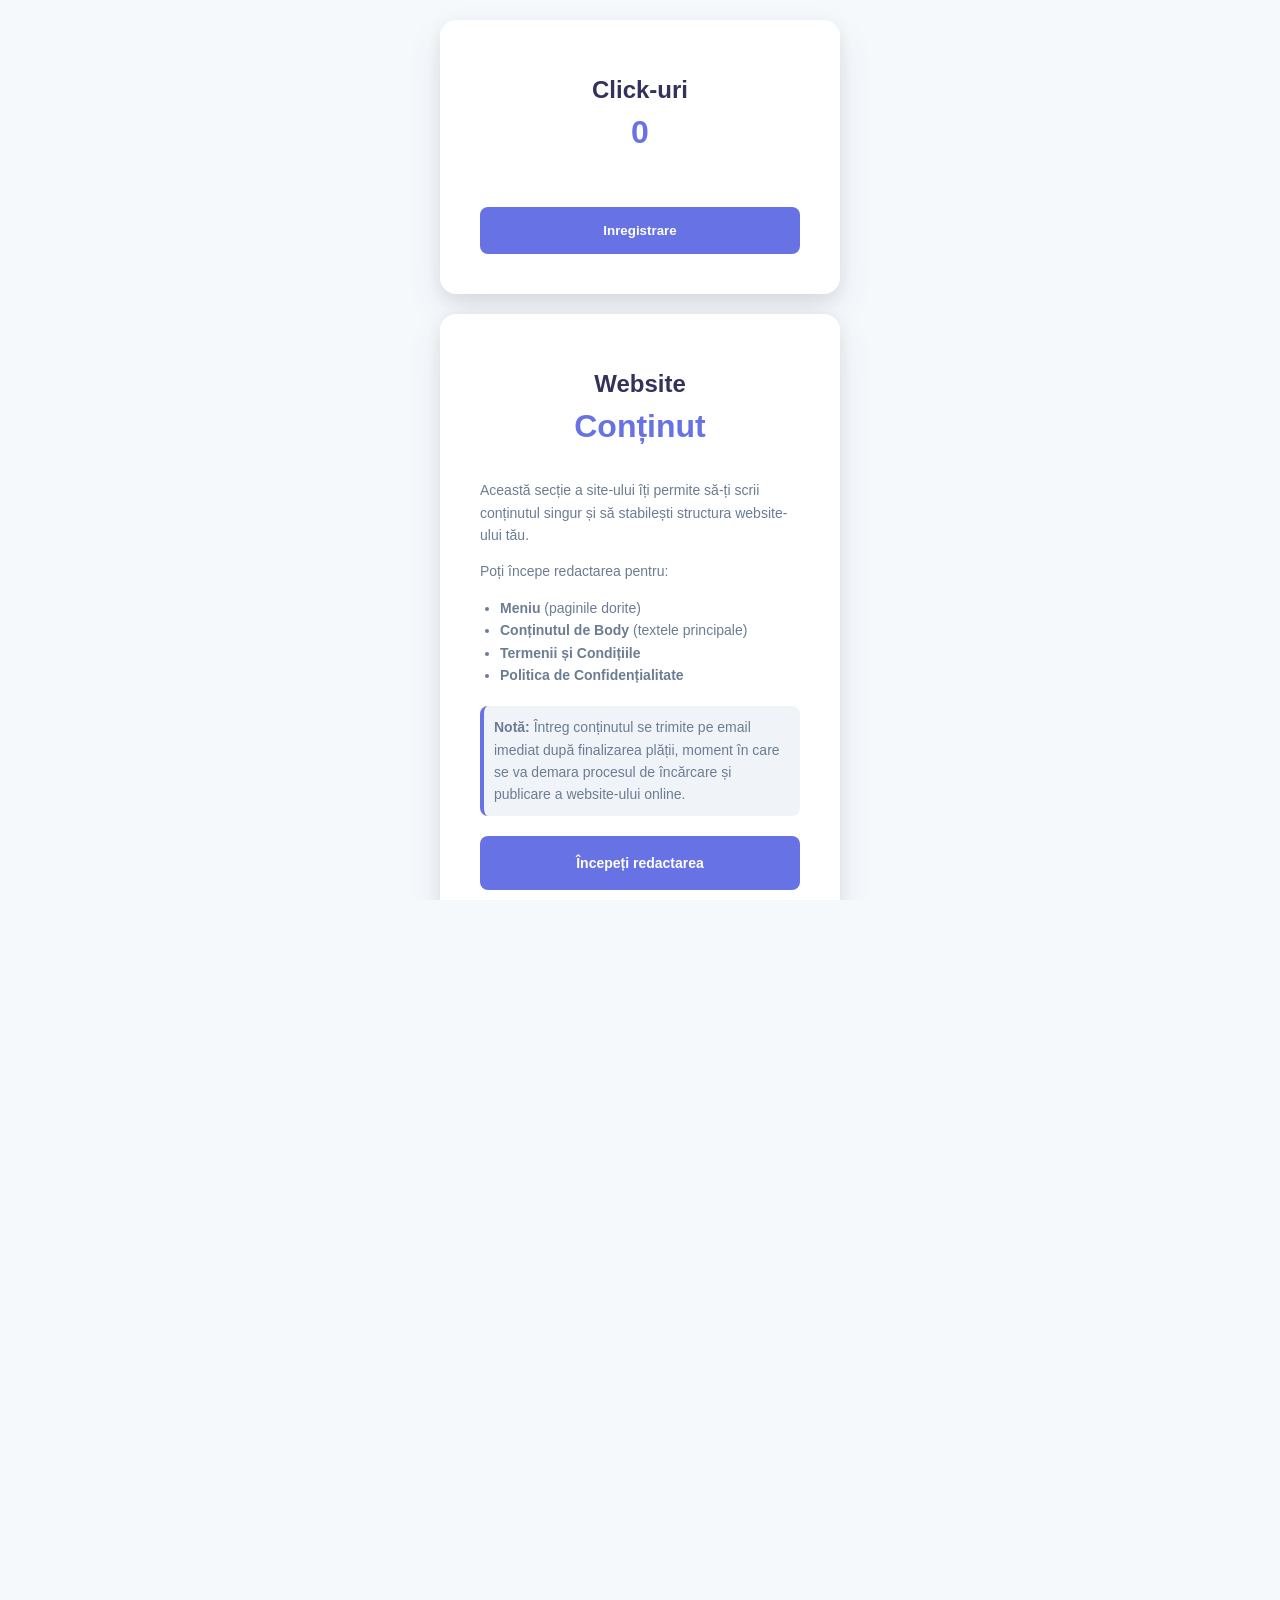
==== index.html @ 631e2b30 "Add files via upload" ====
<!DOCTYPE html>
<html lang="ro">
<head>
    <meta charset="UTF-8">
    <meta name="viewport" content="width=device-width, initial-scale=1.0">
    <title>Website</title>
    <link rel="stylesheet" href="style.css">
</head>
<body>

<div class="wrapper">
    
    <!-- Card Comunitate (Contor Global) -->
    <div class="payment-card" id="counter-card" style="margin-bottom: 20px;">
        <h1>Click-uri</h1>
        <!-- Aici vor apărea cele 7 click-uri din Supabase -->
        <span class="price" id="click-display">0</span>
        <p style="color: var(--text-light); margin-bottom: 20px;"></p>
        
        <button id="counter-button" onclick="handleCounterClick()" class="stripe-button">Inregistrare</button>
    </div>

    <!-- Card Conținut cu efect de Reveal -->
    <div class="card-reveal-container" id="reveal-wrapper">
        <!-- Iconițele din spate (una sub alta) -->
        <div class="reveal-icons">
            <a href="https://github.com" target="_blank" class="social-icon icon-gh" title="GitHub">
                <svg viewBox="0 0 24 24" fill="currentColor"><path d="M12 .297c-6.63 0-12 5.373-12 12 0 5.303 3.438 9.8 8.205 11.385.6.113.82-.258.82-.577 0-.285-.01-1.04-.015-2.04-3.338.724-4.042-1.61-4.042-1.61C4.422 18.07 3.633 17.7 3.633 17.7c-1.087-.744.084-.729.084-.729 1.205.084 1.838 1.236 1.838 1.236 1.07 1.835 2.809 1.305 3.495.998.108-.776.417-1.305.76-1.605-2.665-.3-5.466-1.332-5.466-5.93 0-1.31.465-2.38 1.235-3.22-.135-.303-.54-1.523.105-3.176 0 0 1.005-.322 3.3 1.23.96-.267 1.98-.399 3-.405 1.02.006 2.04.138 3 .405 2.28-1.552 3.285-1.23 3.285-1.23.645 1.653.24 2.873.12 3.176.765.84 1.23 1.91 1.23 3.22 0 4.61-2.805 5.625-5.475 5.92.42.36.81 1.096.81 2.22 0 1.606-.015 2.896-.015 3.286 0 .315.21.69.825.57C20.565 22.092 24 17.592 24 12.297c0-6.627-5.373-12-12-12"/></svg>
            </a>
            <a href="https://supabase.com" target="_blank" class="social-icon icon-sb" title="Supabase">SB</a>
            <a href="https://resend.com" target="_blank" class="social-icon icon-rs" title="Resend">RS</a>
            <a href="https://stripe.com" target="_blank" class="social-icon icon-st" title="Stripe">S</a>
        </div>

        <!-- Primul Card (Original Intact) -->
        <div class="payment-card" id="content-card" style="margin-bottom: 20px;">
            <h1>Website</h1>
            <span class="price">Conținut</span>
            <div style="color: var(--text-light); text-align: left; font-size: 14px; line-height: 1.6;">
                <p>Această secție a site-ului îți permite să-ți scrii conținutul singur și să stabilești structura website-ului tău.</p>
                <p>Poți începe redactarea pentru:</p>
                <ul style="padding-left: 20px; margin-bottom: 20px;">
                    <li><strong>Meniu</strong> (paginile dorite)</li>
                    <li><strong>Conținutul de Body</strong> (textele principale)</li>
                    <li><strong>Termenii și Condițiile</strong></li>
                    <li><strong>Politica de Confidențialitate</strong></li>
                </ul>
                <p style="background: #f0f4f8; padding: 10px; border-radius: 8px; border-left: 4px solid var(--stripe-blue); margin-bottom: 20px;">
                    <strong>Notă:</strong> Întreg conținutul se trimite pe email imediat după finalizarea plății, moment în care se va demara procesul de încărcare și publicare a website-ului online.
                </p>
                <a href="redactare.html" class="stripe-button">Începeți redactarea</a>
            </div>
        </div>
    </div>

    <!-- Card Website Basic -->
    <div class="payment-card">
        <h1>Website Basic</h1>
        <span class="price">3.000,00 RON</span>
        <p style="color: var(--text-light); margin-bottom: 30px;">Servicii profesionale de dezvoltare web</p>
        <a href="https://buy.stripe.com/8x2eVcgsY5cL1fH1iz4Ja00" class="stripe-button">Comanda</a>
    </div>

    <!-- Card Curriculum Vitae -->
    <div class="payment-card" style="margin-top: 20px;">
        <h1>Curriculum Vitae</h1>
        <span class="price">25,00 RON</span>
        <p style="color: var(--text-light); margin-bottom: 30px;">Generează un CV profesional în format PDF</p>
        <a href="cv.html" class="stripe-button">Crează CV</a>
    </div>

    <!-- Card Colaborare -->
    <div class="payment-card" style="margin-top: 20px;" id="auth-card">
        <h1>Colaborare</h1>
        <span class="price">Utilizator</span>
        <div style="text-align: left; margin-bottom: 20px;">
            <input type="email" id="login-email" placeholder="Email utilizator" style="width: 100%; padding: 12px; margin-bottom: 10px; border: 1px solid #e6ebf1; border-radius: 8px; box-sizing: border-box;">
            <input type="password" id="login-pass" placeholder="Parola" style="width: 100%; padding: 12px; border: 1px solid #e6ebf1; border-radius: 8px; box-sizing: border-box;">
        </div>
        <button onclick="handleLogin()" class="stripe-button" style="margin-bottom: 15px;">Login</button>
        <a href="inscriere.html" style="color: var(--text-light); font-size: 13px; text-decoration: underline; text-align: center; display: block;">Înscriere</a>
    </div>
    
    <div id="offline-card" class="payment-card" style="display: none; border-top: 4px solid var(--stripe-blue); margin-top: 20px;">
        <h1>Website Offline</h1>
        <p style="color: var(--text-light); line-height: 1.6;">Site-ul este inactiv conform setărilor.</p>
        <p style="font-size: 12px; color: #aab7c4; margin-top: 10px; font-style: italic;">În cazul în care nu sunteți de acord cu acești termeni sau nu doriți să finalizați comanda pentru un site funcțional, aveți opțiunea de a trece site-ul în modul offline.</p>
    </div>

    <div id="settings-card" class="payment-card" style="display: none; margin-top: 20px; border: 1px solid var(--line-color);">
        <h2 style="font-size: 18px; margin-bottom: 15px;">Setari</h2>
        <div class="toggle-group" id="main-toggles">
            <div class="toggle-item"><span>Website Conținut</span><label class="switch"><input type="checkbox" checked onchange="toggleCard(0, this)"><span class="slider"></span></label></div>
            <div class="toggle-item"><span>Website Basic</span><label class="switch"><input type="checkbox" checked onchange="toggleCard(1, this)"><span class="slider"></span></label></div>
            <div class="toggle-item"><span>Curriculum Vitae</span><label class="switch"><input type="checkbox" checked onchange="toggleCard(2, this)"><span class="slider"></span></label></div>
            <div class="toggle-item"><span>Colaborare</span><label class="switch"><input type="checkbox" checked onchange="toggleCard(3, this)"><span class="slider"></span></label></div>
        </div>
    </div>

    <div id="legal-settings-card" class="payment-card" style="display: none; margin-top: 20px; border: 1px solid var(--line-color);">
        <h2 style="font-size: 18px; margin-bottom: 15px;">Control</h2>
        <div id="legal-toggles">
            <div class="toggle-item"><span>Termeni și Condiții</span><label class="switch"><input type="checkbox" checked onchange="applyLegalVisibility()"><span class="slider"></span></label></div>
            <div class="toggle-item"><span>Politică Confidențialitate</span><label class="switch"><input type="checkbox" checked onchange="applyLegalVisibility()"><span class="slider"></span></label></div>
            <div class="toggle-item"><span>GDPR</span><label class="switch"><input type="checkbox" checked onchange="applyLegalVisibility()"><span class="slider"></span></label></div>
            <div class="toggle-item"><span>Securitate</span><label class="switch"><input type="checkbox" checked onchange="applyLegalVisibility()"><span class="slider"></span></label></div>
            <div class="toggle-item"><span>Contact</span><label class="switch"><input type="checkbox" checked onchange="applyLegalVisibility()"><span class="slider"></span></label></div>
        </div>
    </div>
    
    <div class="modal-social-links">
        <a href="https://google.com/aimode" target="_blank" class="social-icon icon-google" aria-label="Google AI">
            <svg viewBox="0 0 24 24" fill="currentColor">
                <path d="M22.56 12.25c0-.78-.07-1.53-.2-2.25H12v4.26h5.92c-.26 1.37-1.04 2.53-2.21 3.31v2.77h3.57c2.08-1.92 3.28-4.74 3.28-8.09zM12 23c3.11 0 5.71-1.01 7.61-2.74l-3.57-2.77c-1.02.69-2.33 1.1-4.04 1.1-3.11 0-5.74-2.11-6.68-4.94H1.67v2.85C3.57 20.35 7.5 23 12 23zM5.32 13.65c-.24-.72-.37-1.49-.37-2.29s.13-1.57.37-2.29V6.22H1.67C.6 8.35 0 10.74 0 13s.6 4.65 1.67 6.78l3.65-3.13zM12 4.64c1.69 0 3.2.58 4.39 1.72l3.29-3.29C17.69 1.1 15.11 0 12 0 7.5 0 3.57 2.65 1.67 6.22l3.65 2.85c.94-2.83 3.57-4.94 12-4.94z"/>
            </svg>
        </a>
        <a href="https://youtube.com/@91-Alex" target="_blank" class="social-icon icon-yt" aria-label="YouTube">
            <svg viewBox="0 0 24 24" fill="currentColor"><path d="M23.498 6.186a3.016 3.016 0 0 0-2.122-2.136C19.505 3.545 12 3.545 12 3.545s-7.505 0-9.377.505A3.017 3.017 0 0 0 .502 6.186C0 8.07 0 12 0 12s0 3.93.502 5.814a3.016 3.016 0 0 0 2.122 2.136c1.871.505 9.377.505 9.377.505s7.505 0 9.377-.505a3.015 3.015 0 0 0 2.122-2.136C24 15.93 24 12 24 12s0-3.93-.502-5.814zM9.545 15.568V8.432L15.818 12l-6.273 3.568z"/></svg>
        </a>
        <a href="https://facebook.com/alex.m.besleaga.91" target="_blank" class="social-icon icon-fb" aria-label="Facebook">
            <svg viewBox="0 0 24 24" fill="currentColor"><path d="M24 12.073c0-6.627-5.373-12-12-12s-12 5.373-12 12c0 5.99 4.388 10.954 10.125 11.854v-8.385H7.078v-3.47h3.047V9.43c0-3.007 1.792-4.669 4.533-4.669 1.312 0 2.686.235 2.686.235v2.953H15.83c-1.491 0-1.956.925-1.956 1.874v2.25h3.328l-.532 3.47h-2.796v8.385C19.612 23.027 24 18.062 24 12.073z"/></svg>
        </a>
    </div>

    <div class="settings-trigger" onclick="toggleSettings()">
        <svg viewBox="0 0 24 24" fill="none" stroke="currentColor" stroke-width="2" stroke-linecap="round" stroke-linejoin="round"><circle cx="12" cy="12" r="3"></circle><path d="M19.4 15a1.65 1.65 0 0 0 .33 1.82l.06.06a2 2 0 0 1 0 2.83 2 2 0 0 1-2.83 0l-.06-.06a1.65 1.65 0 0 0-1.82-.33 1.65 1.65 0 0 0-1 1.51V21a2 2 0 0 1-2 2 2 2 0 0 1-2-2v-.09A1.65 1.65 0 0 0 9 19.4a1.65 1.65 0 0 0-1.82.33l-.06.06a2 2 0 0 1-2.83 0 2 2 0 0 1 0-2.83l.06-.06a1.65 1.65 0 0 0 .33-1.82 1.65 1.65 0 0 0-1.51-1H3a2 2 0 0 1-2-2 2 2 0 0 1 2-2h.09A1.65 1.65 0 0 0 4.6 9a1.65 1.65 0 0 0-.33-1.82l-.06-.06a2 2 0 0 1 0-2.83 2 2 0 0 1 2.83 0l.06.06a1.65 1.65 0 0 0 1.82.33H9a1.65 1.65 0 0 0 1-1.51V3a2 2 0 0 1 2-2 2 2 0 0 1 2 2v.09a1.65 1.65 0 0 0 1 1.51 1.65 1.65 0 0 0 1.82-.33l.06-.06a2 2 0 0 1 2.83 0 2 2 0 0 1 0 2.83l-.06.06a1.65 1.65 0 0 0-.33 1.82V9a1.65 1.65 0 0 0 1.51 1H21a2 2 0 0 1 2 2 2 2 0 0 1-2 2h-.09a1.65 1.65 0 0 0-1.51 1z"></path></svg>
    </div>

    <div class="footer-links" id="footer-section">
        <a href="javascript:void(0)" id="link-terms" onclick="showLegal('terms')">Termeni și Condiții</a>
        <a href="javascript:void(0)" id="link-privacy" onclick="showLegal('privacy')">Politică de Confidențialitate</a>
        <a href="javascript:void(0)" id="link-gdpr" onclick="showLegal('gdpr')">GDPR</a>
        <a href="javascript:void(0)" id="link-security" onclick="showLegal('security')">Securitate</a>
        <a href="javascript:void(0)" id="link-contact" onclick="showLegal('contact')">Contact</a>
        <span class="footer-gear" onclick="toggleLegalSettings()">
            <svg viewBox="0 0 24 24" fill="none" stroke="currentColor" stroke-width="2" stroke-linecap="round" stroke-linejoin="round"><circle cx="12" cy="12" r="3"></circle><path d="M19.4 15a1.65 1.65 0 0 0 .33 1.82l.06.06a2 2 0 0 1 0 2.83 2 2 0 0 1-2.83 0l-.06-.06a1.65 1.65 0 0 0-1.82-.33 1.65 1.65 0 0 0-1 1.51V21a2 2 0 0 1-2 2 2 2 0 0 1-2-2v-.09A1.65 1.65 0 0 0 9 19.4a1.65 1.65 0 0 0-1.82.33l-.06.06a2 2 0 0 1-2.83 0 2 2 0 0 1 0-2.83l.06-.06a1.65 1.65 0 0 0 .33-1.82 1.65 1.65 0 0 0-1.51-1H3a2 2 0 0 1-2-2 2 2 0 0 1 2-2h.09A1.65 1.65 0 0 0 4.6 9a1.65 1.65 0 0 0-.33-1.82l-.06-.06a2 2 0 0 1 0-2.83 2 2 0 0 1 2.83 0l.06.06a1.65 1.65 0 0 0 1.82.33H9a1.65 1.65 0 0 0 1-1.51V3a2 2 0 0 1 2-2 2 2 0 0 1 2 2v.09a1.65 1.65 0 0 0 1 1.51 1.65 1.65 0 0 0 1.82-.33l.06-.06a2 2 0 0 1 2.83 0 2 2 0 0 1 0 2.83l-.06.06a1.65 1.65 0 0 0-.33 1.82V9a1.65 1.65 0 0 0 1.51 1H21a2 2 0 0 1 2 2 2 2 0 0 1-2 2h-.09a1.65 1.65 0 0 0-1.51 1z"></path></svg>
        </span>
        <div class="copyright" id="copyright-notice"></div>
    </div>
</div>

<div id="legalModal" class="modal">
    <div class="modal-content-wrapper">
        <div class="legal-card">
            <!-- JavaScript va injecta cardurile și textul "<-Înapoi" direct aici -->
            <div id="legalText"></div>
        </div>
    </div>
</div>

<script src="script.js"></script>
</body>
</html>
---- style.css ----
:root {
    --stripe-blue: #6772e5;
    --text-dark: #32325d;
    --text-light: #6b7c93;
    --bg-gray: #f6f9fc;
    --law-violet: #8a2be2;
    --line-color: rgba(103, 114, 229, 0.12);
}

body, html { height: 100%; margin: 0; font-family: -apple-system, BlinkMacSystemFont, "Segoe UI", Roboto, sans-serif; background-color: var(--bg-gray); overflow-x: hidden; }

body.apple-device::before {
    content: ""; position: fixed; top: 0; left: 0; width: 100%; height: 100%;
    background-image: repeating-linear-gradient(45deg, transparent, transparent 58px, var(--line-color) 58px, var(--line-color) 60px);
    background-size: 85px 85px; z-index: 0; animation: diagSlide 4s linear infinite; pointer-events: none;
}
@keyframes diagSlide { from { background-position: 0 0; } to { background-position: 85px 0; } }

.wrapper { display: flex; flex-direction: column; align-items: center; justify-content: center; min-height: 100vh; padding: 20px; box-sizing: border-box; position: relative; z-index: 1; }

.payment-card, .legal-card { background: white; padding: 40px; border-radius: 16px; box-shadow: 0 15px 35px rgba(50,50,93,.1), 0 5px 15px rgba(0,0,0,.07); text-align: center; max-width: 400px; width: 100%; box-sizing: border-box; animation: fadeIn 0.3s ease-out; display: flex; flex-direction: column; }
@keyframes fadeIn { from { opacity: 0; transform: translateY(10px); } to { opacity: 1; transform: translateY(0); } }

h1, h2 { color: var(--text-dark); font-size: 24px; margin-bottom: 10px; }
.price { font-size: 32px; font-weight: 800; color: var(--stripe-blue); display: block; margin-bottom: 20px; }
.stripe-button, .close-button { background-color: var(--stripe-blue); color: white; padding: 16px 32px; border-radius: 8px; text-decoration: none; font-weight: 600; display: block; transition: all 0.2s; border: none; cursor: pointer; text-align: center; }

.footer-links { margin-top: 25px; text-align: center; }
.footer-links a { color: var(--text-light); text-decoration: none; font-size: 13px; margin: 0 10px; }
.copyright { margin-top: 20px; font-size: 12px; color: #aab7c4; }

.footer-gear { display: inline-flex; align-items: center; cursor: pointer; color: #aab7c4; transition: 0.3s; vertical-align: middle; }
.footer-gear svg { width: 14px; height: 14px; }
.footer-gear:hover { color: var(--text-light); transform: rotate(90deg); }

.settings-trigger { width: 36px; height: 36px; background: white; border-radius: 8px; display: flex; justify-content: center; align-items: center; cursor: pointer; box-shadow: 0 4px 6px rgba(50,50,93,.11); color: var(--text-light); margin: 30px auto 20px auto; transition: 0.3s; }
.settings-trigger svg { width: 18px; height: 18px; }
.settings-trigger:hover { color: var(--stripe-blue); transform: rotate(90deg); }

/* --- OPTIMIZARE MODAL PENTRU SCROLL NATIV PE IPHONE --- */
.modal { display: none; position: fixed; z-index: 100; left: 0; top: 0; width: 100%; height: 100%; background-color: var(--bg-gray); overflow-y: auto; -webkit-overflow-scrolling: touch; }
.modal-content-wrapper { display: flex; justify-content: center; align-items: center; min-height: 100vh; padding: 20px; box-sizing: border-box; }
.legal-text-body { color: var(--text-light); line-height: 1.6; margin-bottom: 30px; text-align: left; font-size: 14px; }

.switch { position: relative; display: inline-block; width: 40px; height: 22px; }
.switch input { opacity: 0; width: 0; height: 0; }
.slider { position: absolute; cursor: pointer; top: 0; left: 0; right: 0; bottom: 0; background-color: #ccc; transition: .4s; border-radius: 34px; }
.slider:before { position: absolute; content: ""; height: 16px; width: 16px; left: 3px; bottom: 3px; background-color: white; transition: .4s; border-radius: 50%; }
input:checked + .slider { background-color: var(--stripe-blue); }
input:checked + .slider:before { transform: translateX(18px); }
.toggle-item { display: flex; justify-content: space-between; align-items: center; padding: 12px 0; border-bottom: 1px solid #f0f0f0; }

.modal-social-links { display: flex; justify-content: center; align-items: center; gap: 12px; margin-top: 20px; }
.social-icon { display: flex; align-items: center; justify-content: center; width: 42px; height: 42px; border-radius: 50%; background-color: #ffffff; color: #444; text-decoration: none; box-shadow: 0 3px 6px rgba(0,0,0,0.1); transition: all 0.3s ease; }
.social-icon svg { width: 20px; height: 20px; }

.icon-google { transition: all 0.3s ease; }
.icon-google:hover { background-color: #FBBC05 !important; color: #ffffff !important; transform: translateY(-3px); }
.icon-yt:hover { background-color: #FF0000; color: #fff; transform: translateY(-3px); }
.icon-fb:hover { background-color: #1877F2; color: #fff; transform: translateY(-3px); }

/* --- REVEAL CARD FIXAT --- */
.card-reveal-container { position: relative; max-width: 400px; width: 100%; margin: 0 auto 20px auto; overflow: visible; }
.reveal-icons { position: absolute; right: 15px; top: 50%; transform: translateY(-50%); display: flex; flex-direction: column; gap: 10px; z-index: 1; }

#content-card { position: relative; z-index: 2; transition: transform 0.4s cubic-bezier(0.175, 0.885, 0.32, 1.275); cursor: pointer; user-select: none; background: white; }
#content-card.revealed { transform: translateX(-75px) !important; }

.reveal-icons .social-icon { filter: grayscale(1); opacity: 0.6; font-size: 11px; font-weight: bold; border: none; background: white; width: 38px; height: 38px; }
.reveal-icons a { text-decoration: none; }
.reveal-icons a:hover .social-icon { filter: grayscale(0); opacity: 1; transform: translateY(-3px); color: white; }

.icon-gh:hover { background-color: #333 !important; }
.icon-sb:hover { background-color: #3ecf8e !important; }
.icon-rs:hover { background-color: #000 !important; }
.icon-st:hover { background-color: var(--stripe-blue) !important; }

@keyframes haptic-vibrate {
    0% { margin-top: 0px; }
    25% { margin-top: 2px; }
    50% { margin-top: -2px; }
    75% { margin-top: 1px; }
    100% { margin-top: 0px; }
}
.vibrate-active { animation: haptic-vibrate 0.1s linear 2; transform: translateX(-75px) !important; }

.reveal-icons .social-icon { filter: grayscale(1); opacity: 0.6; transition: all 0.3s ease; background-color: #ffffff; color: #444; cursor: pointer; }
.icon-gh:hover { filter: grayscale(0) !important; opacity: 1 !important; background-color: #333333 !important; color: #ffffff !important; transform: scale(1.1); }
.icon-sb:hover { filter: grayscale(0) !important; opacity: 1 !important; background-color: #3ecf8e !important; color: #ffffff !important; transform: scale(1.1); }
.icon-rs:hover { filter: grayscale(0) !important; opacity: 1 !important; background-color: #000000 !important; color: #ffffff !important; transform: scale(1.1); }
.icon-st:hover { filter: grayscale(0) !important; opacity: 1 !important; background-color: var(--stripe-blue) !important; color: #ffffff !important; transform: scale(1.1); }

/* --- MODIFICĂRI ELIMINARE UMBRE MODAL ȘI STRUCTURĂ VERTICALĂ --- */
#legalModal .modal-content-wrapper .legal-card { background: transparent !important; box-shadow: none !important; padding: 0 !important; max-width: 400px; width: 100%; }
#legalModal .payment-card { box-shadow: none !important; }
#legalText { display: flex; flex-direction: column; align-items: center; width: 100%; }

/* --- INPUTURI FORMULAR SOLICITARE DATE --- */
.form-input {
    width: 100%; padding: 12px; border: 1px solid #e6ebf1; border-radius: 8px;
    box-sizing: border-box; margin-bottom: 12px; font-size: 14px; background-color: #fcfdfd; transition: all 0.2s ease;
}
.form-input:focus { border-color: var(--stripe-blue); background-color: #ffffff; box-shadow: 0 1px 3px rgba(50,50,93,.05); outline: none; }
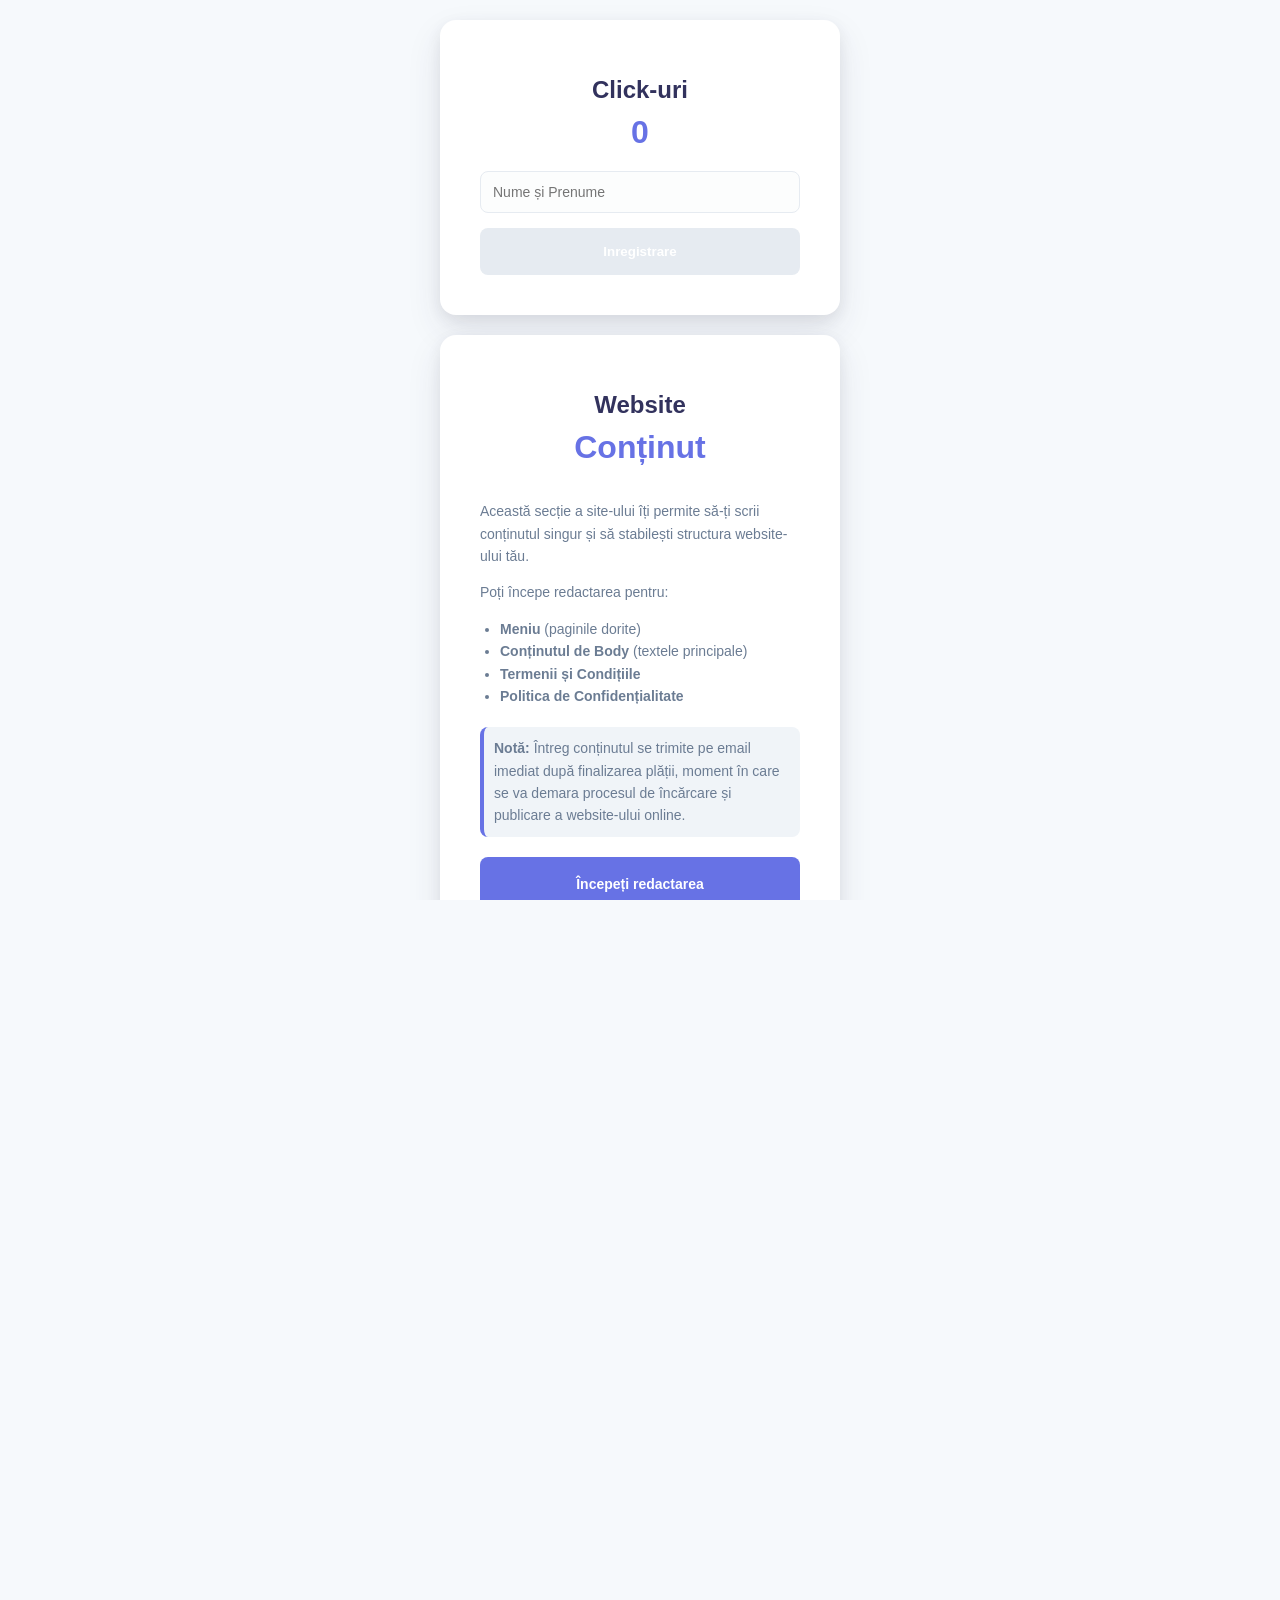
==== commit 2fcc6545: "Add files via upload" ====
--- a/index.html
+++ b/index.html
@@ -13,12 +13,15 @@
     <!-- Card Comunitate (Contor Global) -->
     <div class="payment-card" id="counter-card" style="margin-bottom: 20px;">
         <h1>Click-uri</h1>
-        <!-- Aici vor apărea cele 7 click-uri din Supabase -->
         <span class="price" id="click-display">0</span>
-        <p style="color: var(--text-light); margin-bottom: 20px;"></p>
         
-        <button id="counter-button" onclick="handleCounterClick()" class="stripe-button">Inregistrare</button>
+        <!-- Input pentru nume (condiția de deblocare) -->
+        <input type="text" id="visitor-name" placeholder="Nume și Prenume" class="form-input" style="margin-bottom: 15px;" oninput="checkCounterEligibility()">
+        
+        <!-- Butonul începe ca fiind blocat (disabled) -->
+        <button id="counter-button" onclick="handleCounterClick()" class="stripe-button" disabled style="background-color: #e6ebf1; cursor: not-allowed;">Inregistrare</button>
     </div>
+
 
     <!-- Card Conținut cu efect de Reveal -->
     <div class="card-reveal-container" id="reveal-wrapper">
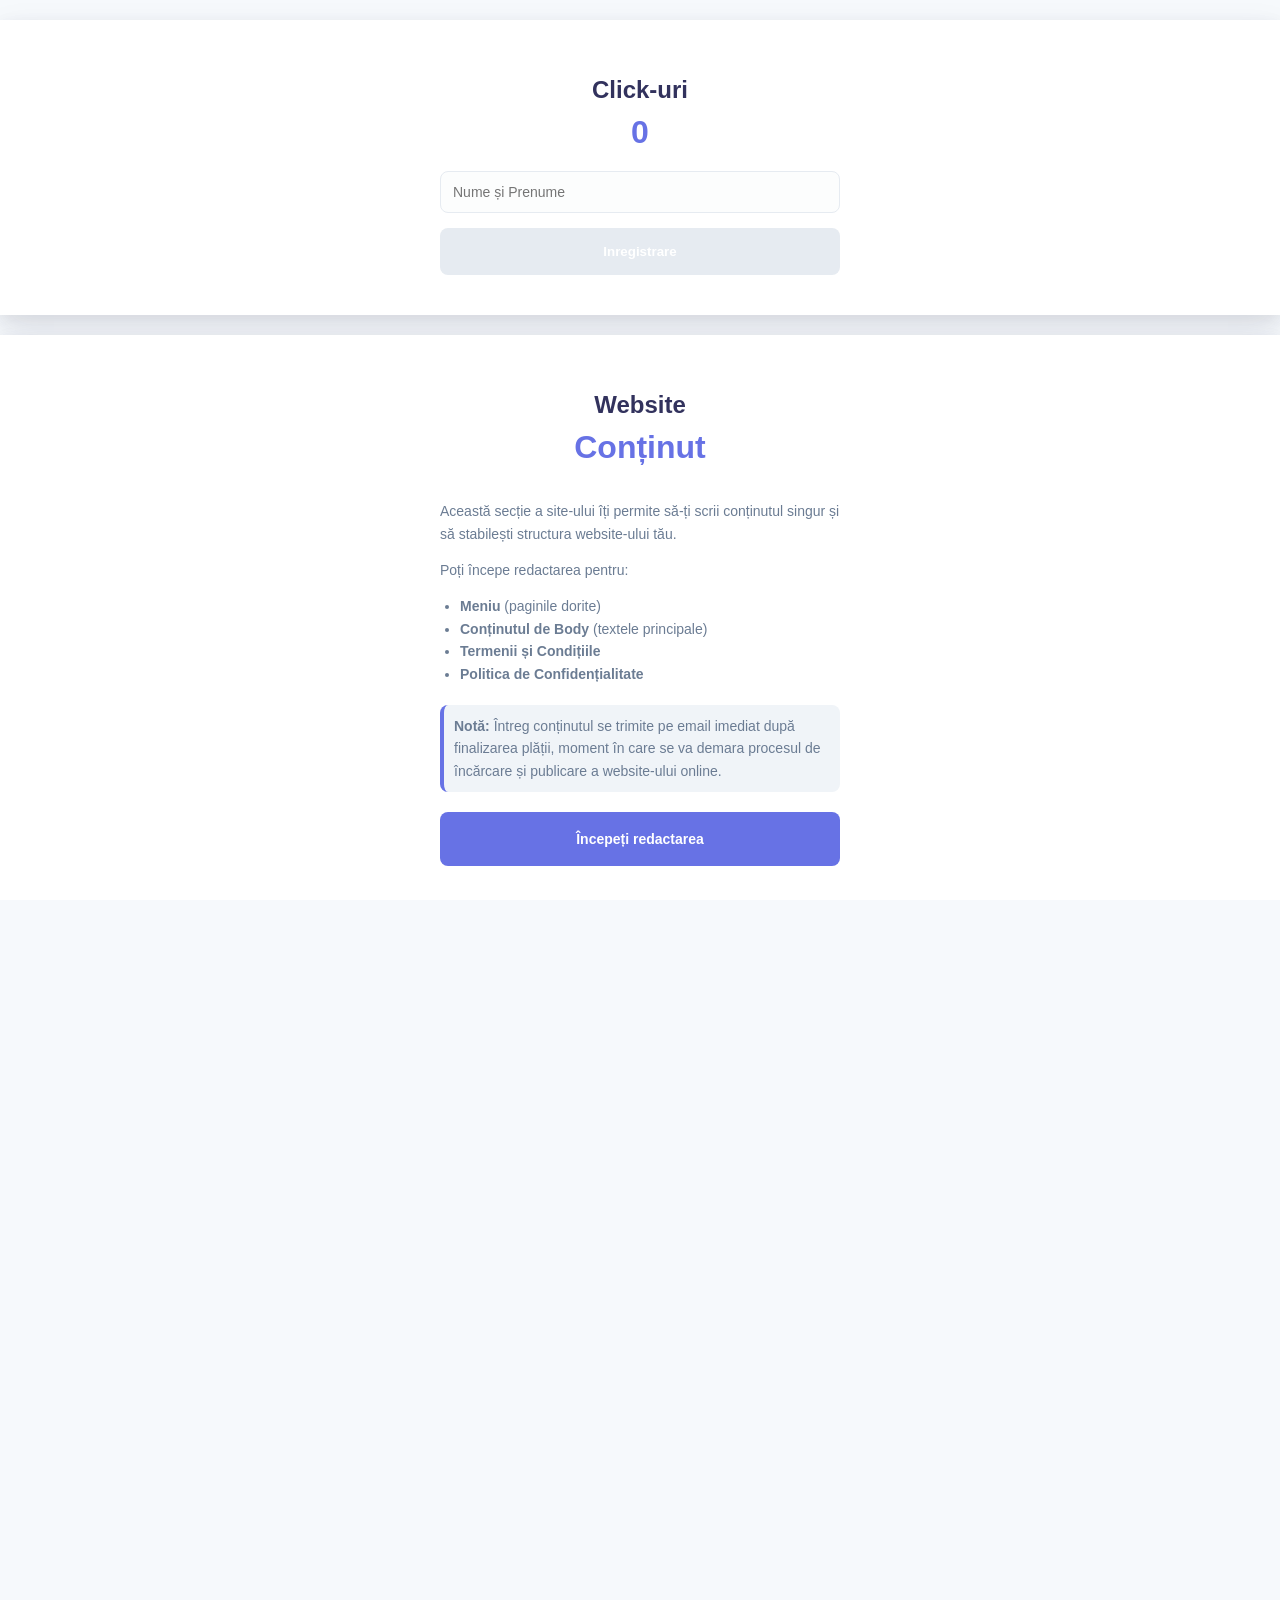
==== commit 5666db19: "Add files via upload" ====
--- a/index.html
+++ b/index.html
@@ -4,6 +4,22 @@
     <meta charset="UTF-8">
     <meta name="viewport" content="width=device-width, initial-scale=1.0">
     <title>Website</title>
+    <meta name="google-site-verification" content="NNYIyi4tyH5eQtjojJa9mj2QcVJA9tr81SBtkfYRKBA" />
+    <script type="application/ld+json">
+    {
+      "@context": "https://schema.org",
+      "@type": "Person",
+      "name": "Besleaga Alexandru Marian",
+      "jobTitle": "Programator",
+      "url": "https://besleaga1991.github.io",
+      "sameAs": [
+        "https://facebook.com/alex.m.besleaga.91",
+        "https://youtube.com/@91-Alex",
+        "https://github.com/besleaga1991",
+        "https://bsybhrxzkdrwsewjolcy.supabase.co"
+      ]
+    }
+    </script>
     <link rel="stylesheet" href="style.css">
 </head>
 <body>
@@ -83,12 +99,6 @@
         <button onclick="handleLogin()" class="stripe-button" style="margin-bottom: 15px;">Login</button>
         <a href="inscriere.html" style="color: var(--text-light); font-size: 13px; text-decoration: underline; text-align: center; display: block;">Înscriere</a>
     </div>
-    
-    <div id="offline-card" class="payment-card" style="display: none; border-top: 4px solid var(--stripe-blue); margin-top: 20px;">
-        <h1>Website Offline</h1>
-        <p style="color: var(--text-light); line-height: 1.6;">Site-ul este inactiv conform setărilor.</p>
-        <p style="font-size: 12px; color: #aab7c4; margin-top: 10px; font-style: italic;">În cazul în care nu sunteți de acord cu acești termeni sau nu doriți să finalizați comanda pentru un site funcțional, aveți opțiunea de a trece site-ul în modul offline.</p>
-    </div>
 
     <div id="settings-card" class="payment-card" style="display: none; margin-top: 20px; border: 1px solid var(--line-color);">
         <h2 style="font-size: 18px; margin-bottom: 15px;">Setari</h2>
--- a/style.css
+++ b/style.css
@@ -101,3 +101,45 @@
     box-sizing: border-box; margin-bottom: 12px; font-size: 14px; background-color: #fcfdfd; transition: all 0.2s ease;
 }
 .form-input:focus { border-color: var(--stripe-blue); background-color: #ffffff; box-shadow: 0 1px 3px rgba(50,50,93,.05); outline: none; }
+
+/* --- OPTIMIZARE STRUCTURĂ ȘI MARGINI PENTRU MACOS / DESKTOP --- */
+@media screen and (min-width: 769px) {
+    /* Eliminăm spațiul lateral exterior pentru ca fundalurile să atingă marginile ecranului */
+    .wrapper {
+        padding: 20px 0px !important;
+        width: 100% !important;
+        max-width: 100% !important;
+    }
+
+    /* Cardurile ating marginile și au colțuri drepte, dar păstrează alinierea originală în interior */
+    .payment-card:not(#settings-card):not(#legal-settings-card) {
+        max-width: 100% !important;
+        width: 100% !important;
+        border-radius: 0px !important; /* Colțuri perfect drepte */
+        box-shadow: 0 15px 35px rgba(50,50,93,.1), 0 5px 15px rgba(0,0,0,.07) !important; /* Păstrăm umbrele originale */
+        
+        /* Forțăm conținutul din interior să rămână centrat și compact ca pe iPhone */
+        align-items: center !important;
+        justify-content: center !important;
+    }
+
+    /* Containerul de reveal atinge și el marginile ecranului */
+    .card-reveal-container {
+        max-width: 100% !important;
+        width: 100% !important;
+    }
+
+    /* Forțăm elementele din interiorul cardurilor să nu se întindă pe tot ecranul, */
+    /* ci să își păstreze lățimea maximă inițială de mobil (400px) și centrarea perfectă */
+    .payment-card:not(#settings-card):not(#legal-settings-card) > * {
+        max-width: 400px !important;
+        width: 100% !important;
+        box-sizing: border-box;
+    }
+
+    /* Protejăm elementul special de Reveal (GitHub/Stripe) să rămână legat corect de zona de text */
+    #content-card {
+        max-width: 400px !important;
+        margin: 0 auto !important;
+    }
+}
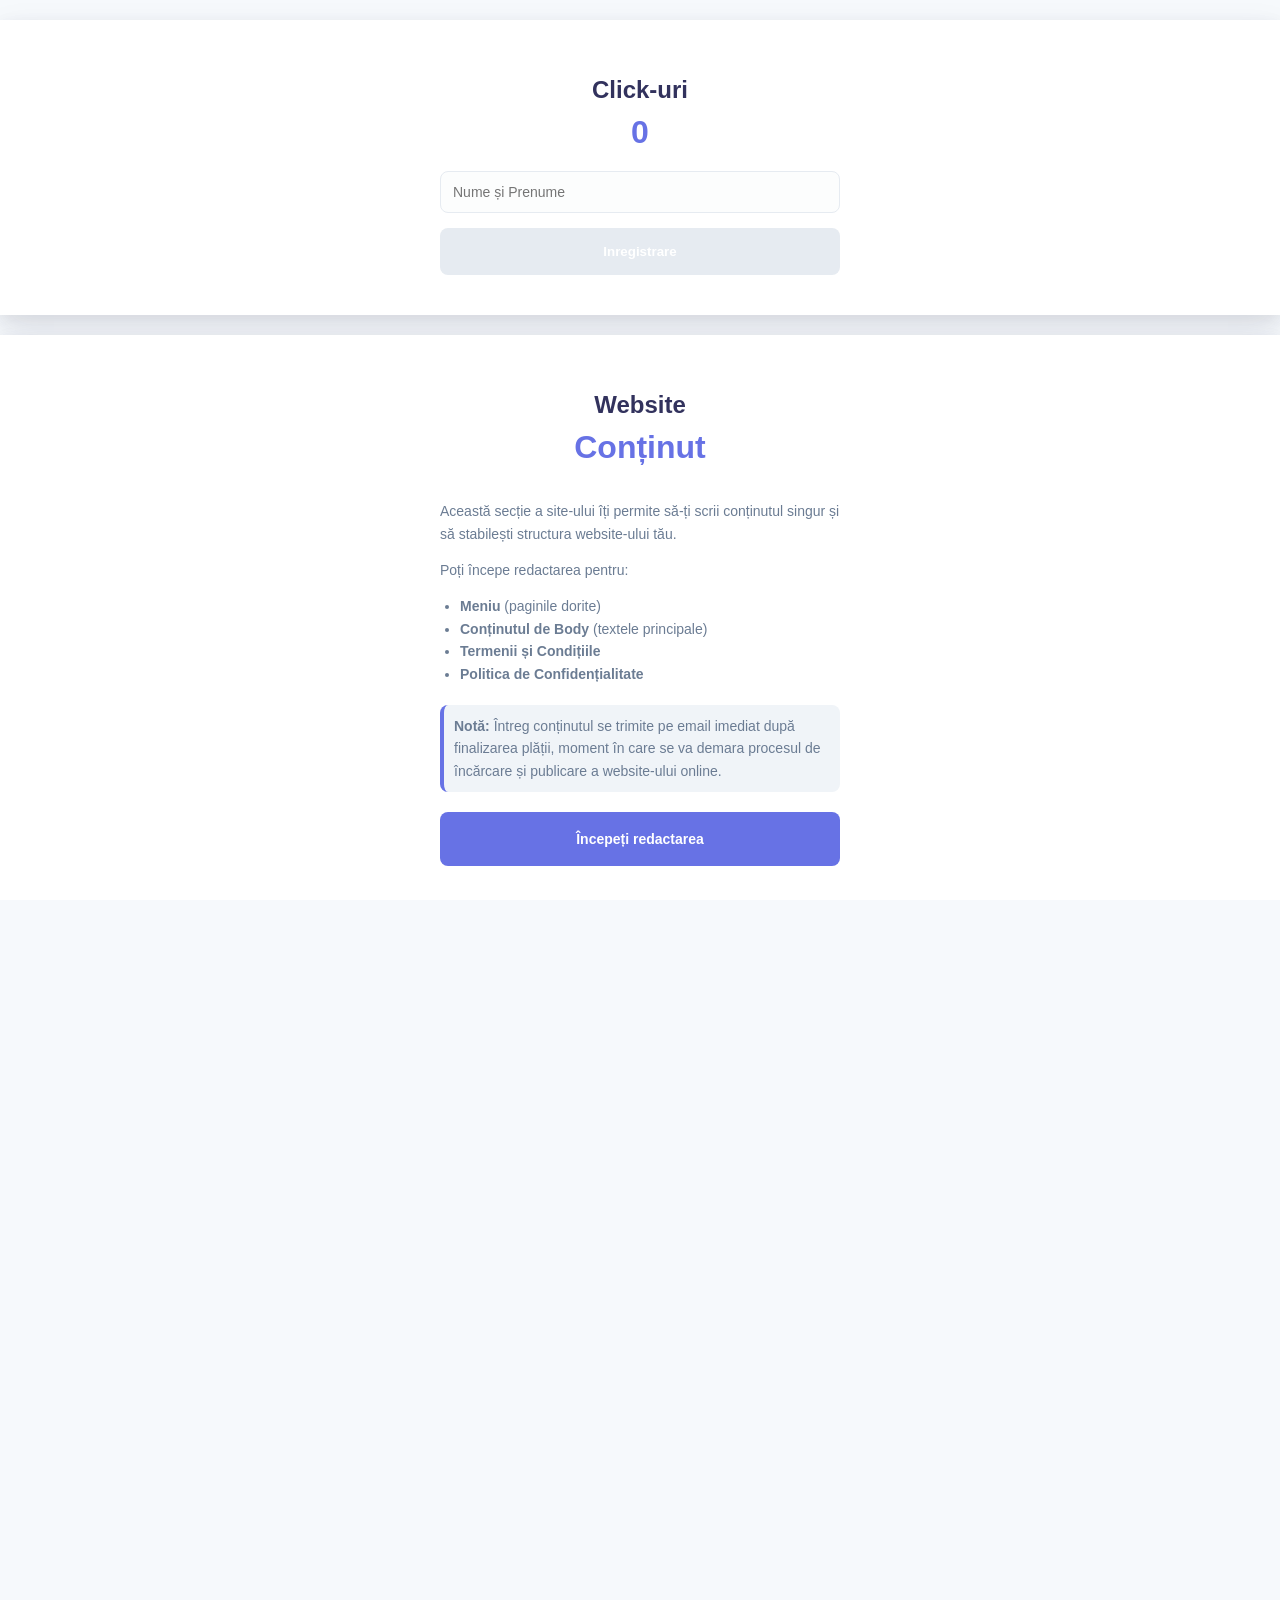
==== commit b1d56a15: "Add files via upload" ====
--- a/index.html
+++ b/index.html
@@ -99,6 +99,34 @@
         <button onclick="handleLogin()" class="stripe-button" style="margin-bottom: 15px;">Login</button>
         <a href="inscriere.html" style="color: var(--text-light); font-size: 13px; text-decoration: underline; text-align: center; display: block;">Înscriere</a>
     </div>
+    
+    <!-- Card Colaborare - Fără efecte de Hover -->
+    <div class="payment-card" style="margin-top: 20px; transition: all 0.4s ease-in-out;" id="users-card">
+        <h1>Colaborare</h1>
+        <span class="price">Utilizator</span>
+        
+        <!-- Containerul principal pentru aliniere stânga-dreapta -->
+        <div class="users-adaptive-layout">
+            
+            <!-- Iconița Stripe Mică (Rotație 15 grade la click) -->
+            <div id="user-toggle-trigger" class="user-toggle-circle circle-centered-state" onclick="toggleUsersList()">
+                <svg viewBox="0 0 24 24" fill="none" stroke="currentColor" stroke-width="2" stroke-linecap="round" stroke-linejoin="round">
+                    <path d="M16 21v-2a4 4 0 0 0-4-4H5a4 4 0 0 0-4 4v2"></path>
+                    <circle cx="8.5" cy="7" r="4"></circle>
+                    <polyline points="17 11 19 13 23 9"></polyline>
+                </svg>
+            </div>
+
+            <!-- Lista de Utilizatori (Fixă, Litere MARI, fără chenar, cu stegulețe violet) -->
+            <div id="users-list-dropdown" class="users-list-collapsed">
+                <a href="besleaga-alexandru-marian.html" class="user-link-item">Besleaga Alexandru Marian</a>
+                <a href="alexandru-marin.html" class="user-link-item">Alexandru Marin</a>
+                <a href="braun-adrian.html" class="user-link-item">Braun Adrian</a>
+                <a href="calin-mioara.html" class="user-link-item">Calin Mioara</a>
+            </div>
+
+        </div>
+    </div>
 
     <div id="settings-card" class="payment-card" style="display: none; margin-top: 20px; border: 1px solid var(--line-color);">
         <h2 style="font-size: 18px; margin-bottom: 15px;">Setari</h2>
--- a/style.css
+++ b/style.css
@@ -143,3 +143,84 @@
         margin: 0 auto !important;
     }
 }
+
+/* --- STILURI COOPERARE: COMPLET FIXE (FĂRĂ HOVER) --- */
+.users-adaptive-layout {
+    display: flex;
+    flex-direction: row;
+    align-items: center;
+    justify-content: flex-start;
+    width: 100%;
+    position: relative;
+    min-height: 56px;
+}
+
+.user-toggle-circle {
+    width: 46px;
+    height: 46px;
+    border-radius: 50%;
+    background: #ffffff;
+    box-shadow: 0 4px 10px rgba(50,50,93,.15);
+    display: flex;
+    align-items: center;
+    justify-content: center;
+    cursor: pointer;
+    color: var(--stripe-blue);
+    transition: transform 0.4s cubic-bezier(0.4, 0, 0.2, 1), margin 0.4s ease;
+    flex-shrink: 0;
+    z-index: 5;
+}
+
+.user-toggle-circle svg {
+    width: 22px;
+    height: 22px;
+}
+
+.circle-centered-state {
+    margin: 0 auto;
+    transform: rotate(0deg);
+}
+
+.circle-left-state {
+    margin: 0;
+    transform: rotate(15deg);
+}
+
+.user-link-item {
+    display: block;
+    color: var(--text-dark);
+    text-decoration: none;
+    font-size: 13px;
+    text-transform: uppercase;
+    font-weight: 600;
+    padding: 6px 12px;
+    border-left: 4px solid var(--law-violet);
+}
+
+.users-list-collapsed {
+    display: flex;
+    flex-direction: column;
+    gap: 12px;
+    width: 0px;
+    max-height: 0px;
+    opacity: 0;
+    overflow: hidden;
+    margin-left: 0px;
+    transition: all 0.4s cubic-bezier(0.4, 0, 0.2, 1);
+    box-sizing: border-box;
+    text-align: left;
+}
+
+.users-list-expanded {
+    display: flex;
+    flex-direction: column;
+    gap: 12px;
+    width: calc(100% - 61px);
+    max-height: 300px;
+    opacity: 1;
+    overflow: hidden;
+    margin-left: 15px;
+    transition: all 0.4s cubic-bezier(0.4, 0, 0.2, 1);
+    box-sizing: border-box;
+    text-align: left;
+}
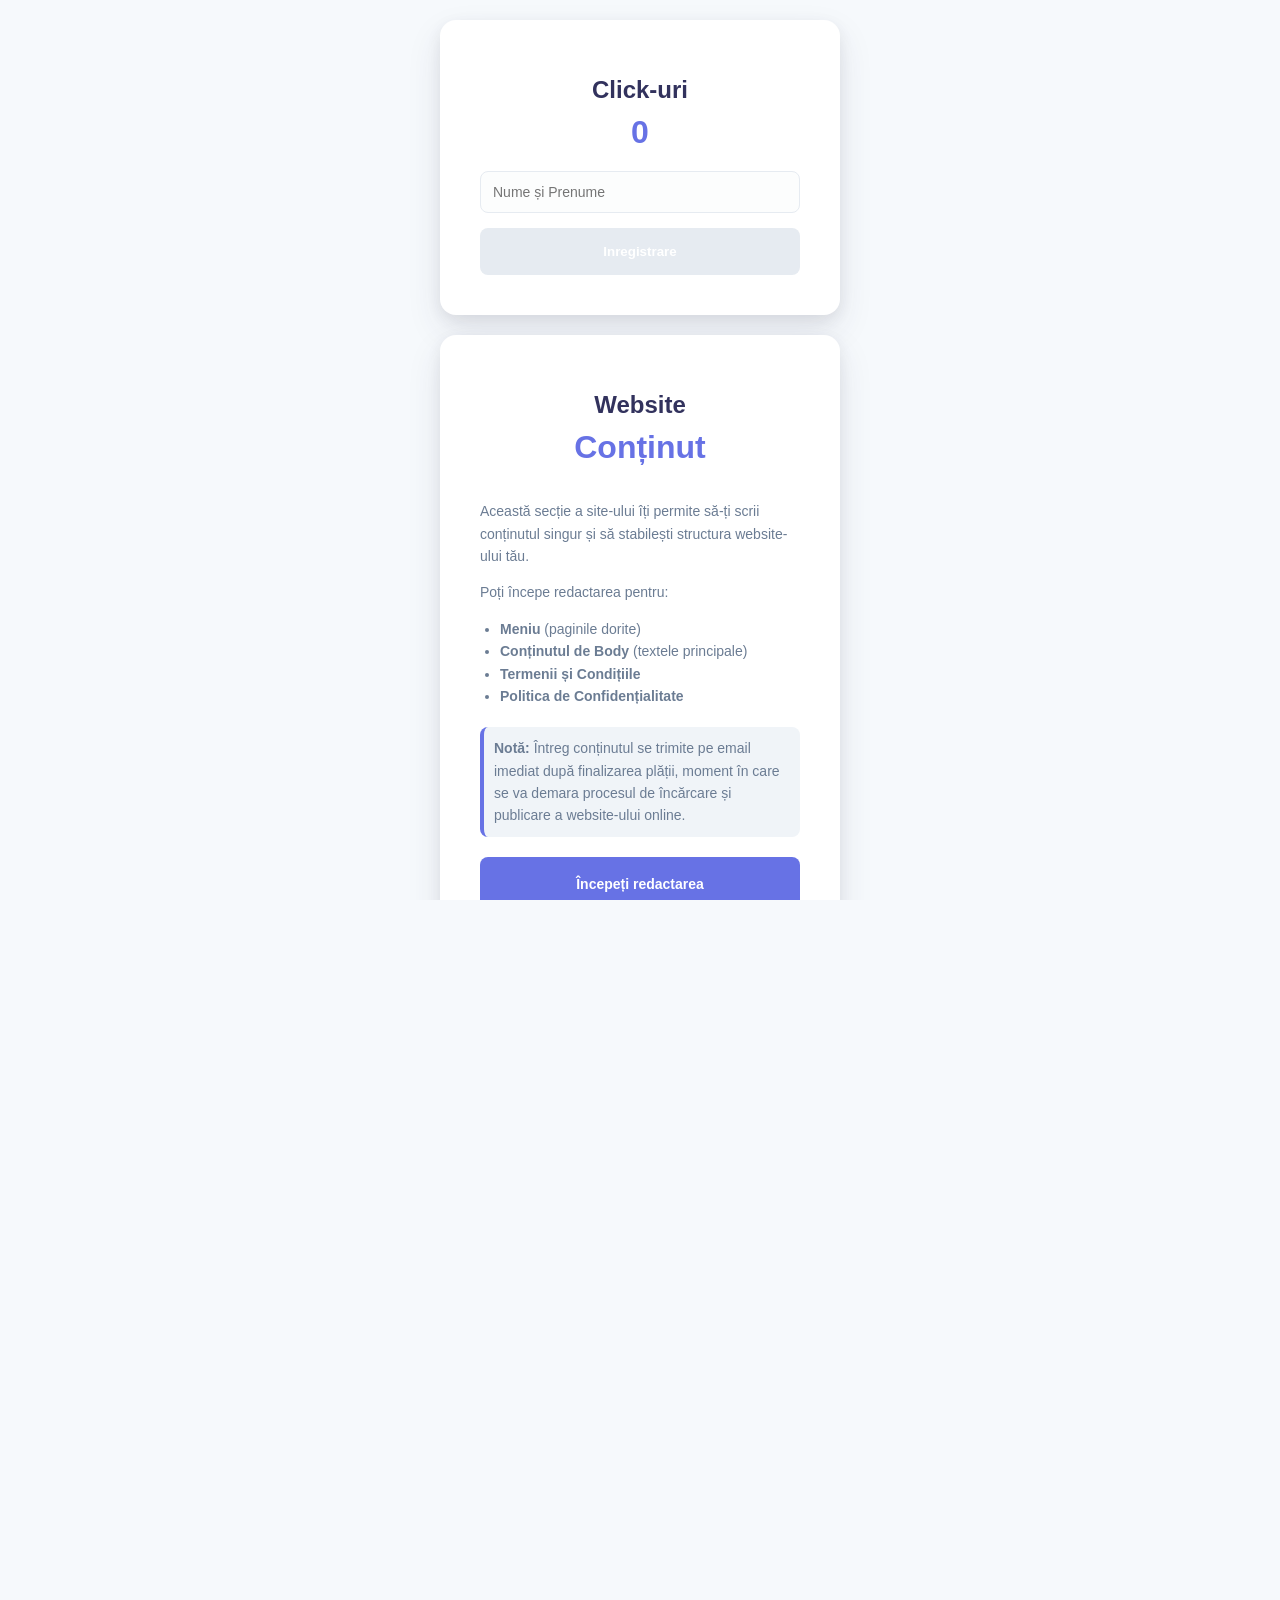
==== commit 4d977a1b: "Add files via upload" ====
--- a/index.html
+++ b/index.html
@@ -4,22 +4,6 @@
     <meta charset="UTF-8">
     <meta name="viewport" content="width=device-width, initial-scale=1.0">
     <title>Website</title>
-    <meta name="google-site-verification" content="NNYIyi4tyH5eQtjojJa9mj2QcVJA9tr81SBtkfYRKBA" />
-    <script type="application/ld+json">
-    {
-      "@context": "https://schema.org",
-      "@type": "Person",
-      "name": "Besleaga Alexandru Marian",
-      "jobTitle": "Programator",
-      "url": "https://besleaga1991.github.io",
-      "sameAs": [
-        "https://facebook.com/alex.m.besleaga.91",
-        "https://youtube.com/@91-Alex",
-        "https://github.com/besleaga1991",
-        "https://bsybhrxzkdrwsewjolcy.supabase.co"
-      ]
-    }
-    </script>
     <link rel="stylesheet" href="style.css">
 </head>
 <body>
@@ -100,32 +84,10 @@
         <a href="inscriere.html" style="color: var(--text-light); font-size: 13px; text-decoration: underline; text-align: center; display: block;">Înscriere</a>
     </div>
     
-    <!-- Card Colaborare - Fără efecte de Hover -->
-    <div class="payment-card" style="margin-top: 20px; transition: all 0.4s ease-in-out;" id="users-card">
-        <h1>Colaborare</h1>
-        <span class="price">Utilizator</span>
-        
-        <!-- Containerul principal pentru aliniere stânga-dreapta -->
-        <div class="users-adaptive-layout">
-            
-            <!-- Iconița Stripe Mică (Rotație 15 grade la click) -->
-            <div id="user-toggle-trigger" class="user-toggle-circle circle-centered-state" onclick="toggleUsersList()">
-                <svg viewBox="0 0 24 24" fill="none" stroke="currentColor" stroke-width="2" stroke-linecap="round" stroke-linejoin="round">
-                    <path d="M16 21v-2a4 4 0 0 0-4-4H5a4 4 0 0 0-4 4v2"></path>
-                    <circle cx="8.5" cy="7" r="4"></circle>
-                    <polyline points="17 11 19 13 23 9"></polyline>
-                </svg>
-            </div>
-
-            <!-- Lista de Utilizatori (Fixă, Litere MARI, fără chenar, cu stegulețe violet) -->
-            <div id="users-list-dropdown" class="users-list-collapsed">
-                <a href="besleaga-alexandru-marian.html" class="user-link-item">Besleaga Alexandru Marian</a>
-                <a href="alexandru-marin.html" class="user-link-item">Alexandru Marin</a>
-                <a href="braun-adrian.html" class="user-link-item">Braun Adrian</a>
-                <a href="calin-mioara.html" class="user-link-item">Calin Mioara</a>
-            </div>
-
-        </div>
+    <div id="offline-card" class="payment-card" style="display: none; border-top: 4px solid var(--stripe-blue); margin-top: 20px;">
+        <h1>Website Offline</h1>
+        <p style="color: var(--text-light); line-height: 1.6;">Site-ul este inactiv conform setărilor.</p>
+        <p style="font-size: 12px; color: #aab7c4; margin-top: 10px; font-style: italic;">În cazul în care nu sunteți de acord cu acești termeni sau nu doriți să finalizați comanda pentru un site funcțional, aveți opțiunea de a trece site-ul în modul offline.</p>
     </div>
 
     <div id="settings-card" class="payment-card" style="display: none; margin-top: 20px; border: 1px solid var(--line-color);">
--- a/style.css
+++ b/style.css
@@ -101,126 +101,3 @@
     box-sizing: border-box; margin-bottom: 12px; font-size: 14px; background-color: #fcfdfd; transition: all 0.2s ease;
 }
 .form-input:focus { border-color: var(--stripe-blue); background-color: #ffffff; box-shadow: 0 1px 3px rgba(50,50,93,.05); outline: none; }
-
-/* --- OPTIMIZARE STRUCTURĂ ȘI MARGINI PENTRU MACOS / DESKTOP --- */
-@media screen and (min-width: 769px) {
-    /* Eliminăm spațiul lateral exterior pentru ca fundalurile să atingă marginile ecranului */
-    .wrapper {
-        padding: 20px 0px !important;
-        width: 100% !important;
-        max-width: 100% !important;
-    }
-
-    /* Cardurile ating marginile și au colțuri drepte, dar păstrează alinierea originală în interior */
-    .payment-card:not(#settings-card):not(#legal-settings-card) {
-        max-width: 100% !important;
-        width: 100% !important;
-        border-radius: 0px !important; /* Colțuri perfect drepte */
-        box-shadow: 0 15px 35px rgba(50,50,93,.1), 0 5px 15px rgba(0,0,0,.07) !important; /* Păstrăm umbrele originale */
-        
-        /* Forțăm conținutul din interior să rămână centrat și compact ca pe iPhone */
-        align-items: center !important;
-        justify-content: center !important;
-    }
-
-    /* Containerul de reveal atinge și el marginile ecranului */
-    .card-reveal-container {
-        max-width: 100% !important;
-        width: 100% !important;
-    }
-
-    /* Forțăm elementele din interiorul cardurilor să nu se întindă pe tot ecranul, */
-    /* ci să își păstreze lățimea maximă inițială de mobil (400px) și centrarea perfectă */
-    .payment-card:not(#settings-card):not(#legal-settings-card) > * {
-        max-width: 400px !important;
-        width: 100% !important;
-        box-sizing: border-box;
-    }
-
-    /* Protejăm elementul special de Reveal (GitHub/Stripe) să rămână legat corect de zona de text */
-    #content-card {
-        max-width: 400px !important;
-        margin: 0 auto !important;
-    }
-}
-
-/* --- STILURI COOPERARE: COMPLET FIXE (FĂRĂ HOVER) --- */
-.users-adaptive-layout {
-    display: flex;
-    flex-direction: row;
-    align-items: center;
-    justify-content: flex-start;
-    width: 100%;
-    position: relative;
-    min-height: 56px;
-}
-
-.user-toggle-circle {
-    width: 46px;
-    height: 46px;
-    border-radius: 50%;
-    background: #ffffff;
-    box-shadow: 0 4px 10px rgba(50,50,93,.15);
-    display: flex;
-    align-items: center;
-    justify-content: center;
-    cursor: pointer;
-    color: var(--stripe-blue);
-    transition: transform 0.4s cubic-bezier(0.4, 0, 0.2, 1), margin 0.4s ease;
-    flex-shrink: 0;
-    z-index: 5;
-}
-
-.user-toggle-circle svg {
-    width: 22px;
-    height: 22px;
-}
-
-.circle-centered-state {
-    margin: 0 auto;
-    transform: rotate(0deg);
-}
-
-.circle-left-state {
-    margin: 0;
-    transform: rotate(15deg);
-}
-
-.user-link-item {
-    display: block;
-    color: var(--text-dark);
-    text-decoration: none;
-    font-size: 13px;
-    text-transform: uppercase;
-    font-weight: 600;
-    padding: 6px 12px;
-    border-left: 4px solid var(--law-violet);
-}
-
-.users-list-collapsed {
-    display: flex;
-    flex-direction: column;
-    gap: 12px;
-    width: 0px;
-    max-height: 0px;
-    opacity: 0;
-    overflow: hidden;
-    margin-left: 0px;
-    transition: all 0.4s cubic-bezier(0.4, 0, 0.2, 1);
-    box-sizing: border-box;
-    text-align: left;
-}
-
-.users-list-expanded {
-    display: flex;
-    flex-direction: column;
-    gap: 12px;
-    width: calc(100% - 61px);
-    max-height: 300px;
-    opacity: 1;
-    overflow: hidden;
-    margin-left: 15px;
-    transition: all 0.4s cubic-bezier(0.4, 0, 0.2, 1);
-    box-sizing: border-box;
-    text-align: left;
-}
